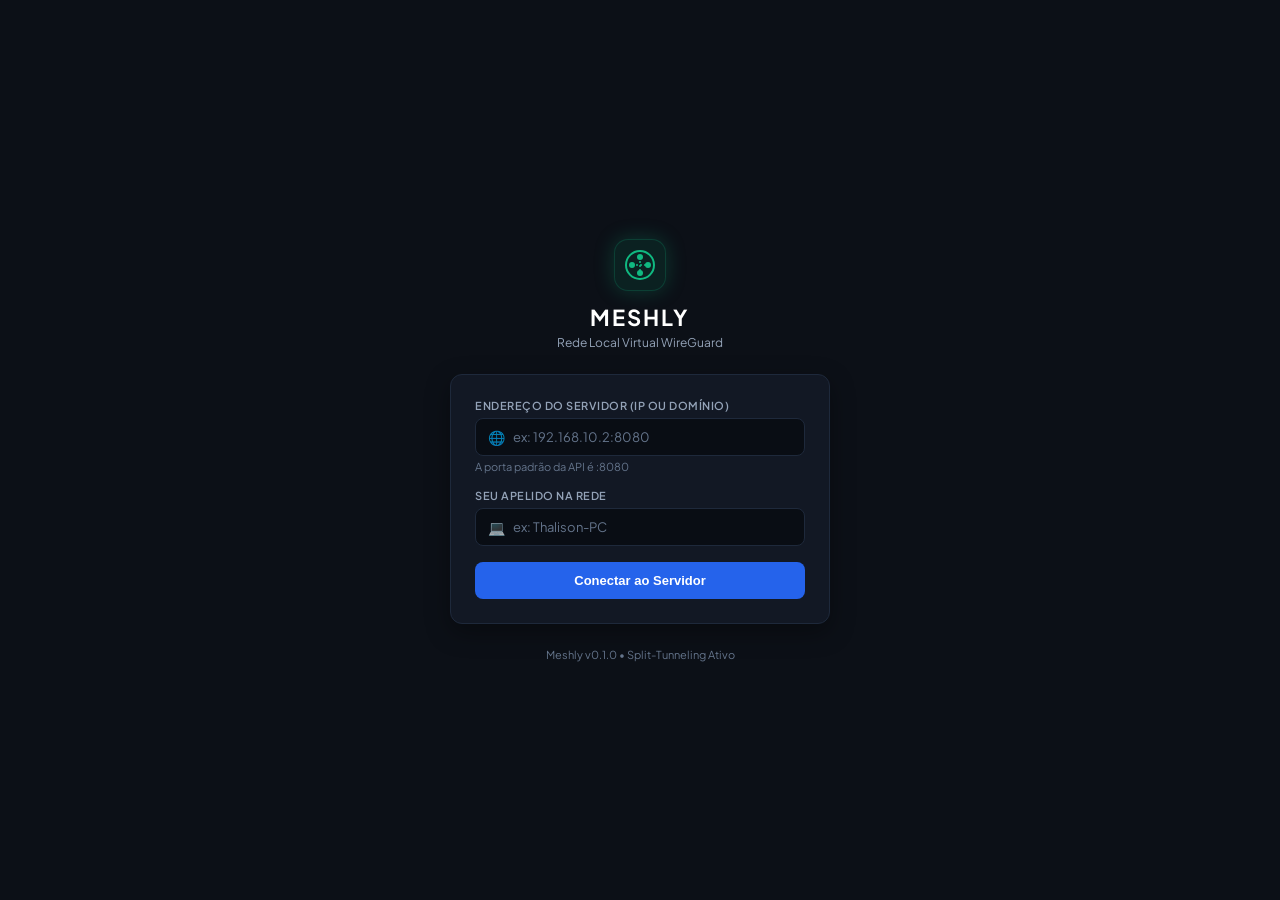
==== client/frontend/src/index.html @ 25020d7c "feat: adicionar painel web admin, controle de salas/peers e ping silencioso no client" ====
<!DOCTYPE html>
<html lang="pt-BR">
<head>
  <meta charset="UTF-8">
  <meta name="viewport" content="width=device-width, initial-scale=1.0">
  <title>Meshly</title>
  <link rel="stylesheet" href="main.css">
  <link rel="preconnect" href="https://fonts.googleapis.com">
  <link rel="preconnect" href="https://fonts.gstatic.com" crossorigin>
  <link href="https://fonts.googleapis.com/css2?family=JetBrains+Mono:wght@400;500;600&family=Plus+Jakarta+Sans:wght@400;500;600;700&display=swap" rel="stylesheet">
</head>
<body>
  <div id="app" class="app-container">

    <!-- ==============================================
         TELA 1: CONEXÃO COM O SERVIDOR (ENDPOINT)
         ============================================== -->
    <div id="screen-connect" class="screen active">
      <div class="connect-header">
        <div class="brand-logo">
          <svg width="32" height="32" viewBox="0 0 32 32" fill="none">
            <circle cx="16" cy="16" r="14" stroke="#10b981" stroke-width="2"/>
            <circle cx="8" cy="16" r="3" fill="#10b981"/>
            <circle cx="24" cy="16" r="3" fill="#10b981"/>
            <circle cx="16" cy="8" r="3" fill="#10b981"/>
            <circle cx="16" cy="24" r="3" fill="#10b981"/>
            <line x1="8" y1="16" x2="24" y2="16" stroke="#10b981" stroke-width="1.5" stroke-dasharray="2 2"/>
            <line x1="16" y1="8" x2="16" y2="24" stroke="#10b981" stroke-width="1.5" stroke-dasharray="2 2"/>
          </svg>
        </div>
        <h1 class="brand-title">MESHLY</h1>
        <p class="brand-subtitle">Rede Local Virtual WireGuard</p>
      </div>

      <div class="card connect-card">
        <div class="form-group">
          <label for="server-endpoint">Endereço do Servidor (IP ou Domínio)</label>
          <div class="input-wrapper">
            <span class="input-icon">🌐</span>
            <input type="text" id="server-endpoint" placeholder="ex: 192.168.10.2:8080" autocomplete="off" spellcheck="false">
          </div>
          <span class="field-hint">A porta padrão da API é :8080</span>
        </div>

        <div class="form-group">
          <label for="client-nickname">Seu Apelido na Rede</label>
          <div class="input-wrapper">
            <span class="input-icon">💻</span>
            <input type="text" id="client-nickname" placeholder="ex: Thalison-PC" autocomplete="off" maxlength="24">
          </div>
        </div>

        <div id="connect-error" class="alert-box error hidden"></div>

        <button id="btn-connect" class="btn btn-primary">
          <span class="btn-text">Conectar ao Servidor</span>
          <span class="spinner hidden"></span>
        </button>
      </div>

      <div class="connect-footer">
        <span>Meshly v0.1.0 • Split-Tunneling Ativo</span>
      </div>
    </div>

    <!-- ==============================================
         TELA 2: PAINEL PRINCIPAL DE REDES
         ============================================== -->
    <div id="screen-network" class="screen">
      <!-- Topbar com status do servidor -->
      <header class="network-topbar">
        <div class="server-badge">
          <span class="status-dot online"></span>
          <span id="topbar-endpoint" class="server-name">192.168.10.2</span>
        </div>
        <div class="topbar-actions">
          <span id="topbar-nickname" class="user-nickname">Thalison-PC</span>
          <button id="btn-disconnect-server" class="btn-icon" title="Trocar de Servidor">
            <svg width="14" height="14" viewBox="0 0 24 24" fill="none" stroke="currentColor" stroke-width="2"><path d="M9 21H5a2 2 0 0 1-2-2V5a2 2 0 0 1 2-2h4"></path><polyline points="16 17 21 12 16 7"></polyline><line x1="21" y1="12" x2="9" y2="12"></line></svg>
          </button>
        </div>
      </header>

      <!-- Power Card: Liga/Desliga e IP Virtual -->
      <section class="power-card">
        <div class="power-left">
          <button id="btn-power-toggle" class="power-btn active" title="Ligar/Desligar VPN">
            <svg width="22" height="22" viewBox="0 0 24 24" fill="none" stroke="currentColor" stroke-width="2.5">
              <path d="M18.36 6.64a9 9 0 1 1-12.73 0"></path>
              <line x1="12" y1="2" x2="12" y2="12"></line>
            </svg>
          </button>
          <div class="power-info">
            <span class="power-label" id="power-status-text">Túnel Ativo</span>
            <div class="ip-container">
              <span id="my-virtual-ip" class="mono-ip">---.---.---.---</span>
              <button id="btn-copy-my-ip" class="btn-copy" title="Copiar IPv4">
                <svg width="12" height="12" viewBox="0 0 24 24" fill="none" stroke="currentColor" stroke-width="2"><rect x="9" y="9" width="13" height="13" rx="2" ry="2"></rect><path d="M5 15H4a2 2 0 0 1-2-2V4a2 2 0 0 1 2-2h9a2 2 0 0 1 2 2v1"></path></svg>
                <span class="copy-text">Copiar</span>
              </button>
            </div>
          </div>
        </div>
      </section>

      <!-- Abas de Gerenciamento de Rede -->
      <div class="network-actions-bar">
        <button id="tab-join" class="tab-btn active">Entrar em Rede</button>
        <button id="tab-create" class="tab-btn">Criar Nova Rede</button>
      </div>

      <!-- Formulário: Entrar em Rede -->
      <div id="form-join-network" class="network-form-panel">
        <div class="form-row">
          <input type="text" id="join-room-name" placeholder="Nome da Rede" autocomplete="off">
          <input type="password" id="join-room-pass" placeholder="Senha da Rede">
          <button id="btn-join-submit" class="btn btn-sm btn-primary">Entrar</button>
        </div>
        <div id="join-error" class="alert-box error hidden"></div>
      </div>

      <!-- Formulário: Criar Nova Rede -->
      <div id="form-create-network" class="network-form-panel hidden">
        <div class="form-row">
          <input type="text" id="create-room-name" placeholder="Nome da Nova Rede" autocomplete="off">
          <input type="password" id="create-room-pass" placeholder="Definir Senha">
          <button id="btn-create-submit" class="btn btn-sm btn-success">Criar</button>
        </div>
        <div id="create-error" class="alert-box error hidden"></div>
      </div>

      <!-- Área da Sala Ativa / Lista de Amigos -->
      <main class="network-tree-container">
        <!-- Quando conectado a uma rede -->
        <div id="active-room-view" class="room-view hidden">
          <div class="room-header">
            <div class="room-title-group">
              <span class="room-caret">▼</span>
              <span id="active-room-name" class="room-name">MinhaRede</span>
              <span id="active-room-subnet" class="room-subnet">26.0.1.0/24</span>
            </div>
            <button id="btn-leave-room" class="btn-text-danger" title="Sair desta Rede">Sair</button>
          </div>

          <!-- Lista de Peers -->
          <div id="peers-list" class="peers-list">
            <!-- Peers injetados via JS -->
          </div>
        </div>

        <!-- Estado Vazio (Sem rede conectada) -->
        <div id="empty-network-view" class="empty-view">
          <div class="empty-icon">🎮</div>
          <h3>Nenhuma Rede Conectada</h3>
          <p>Entre em uma rede existente com seus amigos ou crie uma nova rede acima para começar a jogar em LAN.</p>
        </div>
      </main>

      <!-- Rodapé com estatísticas -->
      <footer class="network-footer">
        <span id="footer-status">WireGuard Conectado</span>
        <span class="footer-dot">•</span>
        <span id="footer-peer-count">0 membros</span>
        <span class="footer-dot">•</span>
        <span class="footer-latency" id="footer-latency">-- ms</span>
      </footer>
    </div>

  </div>

  <script src="main.js"></script>
</body>
</html>
---- client/frontend/src/main.css ----
/* ==========================================================================
   MESHLY - MODERN DESKTOP THEME (DARK / SLATE / EMERALD)
   ========================================================================== */

:root {
  --bg-main: #0c1017;
  --bg-card: #121824;
  --bg-card-hover: #161e2e;
  --bg-input: #090d14;
  --border-color: #1e293b;
  --border-focus: #3b82f6;

  --text-main: #f1f5f9;
  --text-muted: #94a3b8;
  --text-dim: #64748b;

  --emerald: #10b981;
  --emerald-glow: rgba(16, 185, 129, 0.25);
  --blue: #3b82f6;
  --red: #ef4444;
  --red-bg: rgba(239, 68, 68, 0.12);

  --font-sans: 'Plus Jakarta Sans', -apple-system, BlinkMacSystemFont, 'Segoe UI', Roboto, sans-serif;
  --font-mono: 'JetBrains Mono', Consolas, monospace;
}

* {
  box-sizing: border-box;
  margin: 0;
  padding: 0;
  user-select: none;
}

body {
  font-family: var(--font-sans);
  background-color: var(--bg-main);
  color: var(--text-main);
  height: 100vh;
  overflow: hidden;
  -webkit-font-smoothing: antialiased;
}

.app-container {
  height: 100vh;
  display: flex;
  flex-direction: column;
}

/* ==========================================================================
   SCREENS
   ========================================================================== */
.screen {
  display: none;
  height: 100%;
  flex-direction: column;
}

.screen.active {
  display: flex;
}

/* ==========================================================================
   TELA 1: CONEXÃO COM O SERVIDOR
   ========================================================================== */
#screen-connect {
  padding: 32px 24px;
  justify-content: center;
  align-items: center;
}

.connect-header {
  text-align: center;
  margin-bottom: 24px;
}

.brand-logo {
  display: inline-flex;
  align-items: center;
  justify-content: center;
  width: 52px;
  height: 52px;
  background: rgba(16, 185, 129, 0.1);
  border: 1px solid rgba(16, 185, 129, 0.2);
  border-radius: 14px;
  margin-bottom: 12px;
  box-shadow: 0 0 20px var(--emerald-glow);
}

.brand-title {
  font-size: 22px;
  font-weight: 700;
  letter-spacing: 2px;
  color: #fff;
}

.brand-subtitle {
  font-size: 12px;
  color: var(--text-muted);
  margin-top: 4px;
}

.connect-card {
  width: 100%;
  max-width: 380px;
  background: var(--bg-card);
  border: 1px solid var(--border-color);
  border-radius: 12px;
  padding: 24px;
  box-shadow: 0 8px 24px rgba(0, 0, 0, 0.35);
}

.form-group {
  margin-bottom: 16px;
}

.form-group label {
  display: block;
  font-size: 11px;
  font-weight: 600;
  text-transform: uppercase;
  letter-spacing: 0.5px;
  color: var(--text-muted);
  margin-bottom: 6px;
}

.input-wrapper {
  display: flex;
  align-items: center;
  background: var(--bg-input);
  border: 1px solid var(--border-color);
  border-radius: 8px;
  padding: 0 12px;
  transition: border-color 0.15s ease, box-shadow 0.15s ease;
}

.input-wrapper:focus-within {
  border-color: var(--border-focus);
  box-shadow: 0 0 0 2px rgba(59, 130, 246, 0.2);
}

.input-icon {
  font-size: 14px;
  margin-right: 8px;
  opacity: 0.7;
}

.input-wrapper input {
  flex: 1;
  background: transparent;
  border: none;
  outline: none;
  color: var(--text-main);
  font-size: 13px;
  font-family: inherit;
  padding: 10px 0;
}

.input-wrapper input::placeholder {
  color: var(--text-dim);
}

.field-hint {
  display: block;
  font-size: 11px;
  color: var(--text-dim);
  margin-top: 4px;
}

.connect-footer {
  margin-top: 24px;
  font-size: 11px;
  color: var(--text-dim);
}

/* ==========================================================================
   BUTTONS
   ========================================================================== */
.btn {
  display: inline-flex;
  align-items: center;
  justify-content: center;
  width: 100%;
  padding: 11px 16px;
  border-radius: 8px;
  font-size: 13px;
  font-weight: 600;
  cursor: pointer;
  border: none;
  transition: all 0.15s ease;
}

.btn-primary {
  background: #2563eb;
  color: #fff;
}

.btn-primary:hover {
  background: #1d4ed8;
  box-shadow: 0 0 14px rgba(37, 99, 235, 0.4);
}

.btn-success {
  background: var(--emerald);
  color: #064e3b;
}

.btn-success:hover {
  background: #059669;
  color: #fff;
  box-shadow: 0 0 14px var(--emerald-glow);
}

.btn-sm {
  width: auto;
  padding: 7px 14px;
  font-size: 12px;
}

.btn-copy {
  display: inline-flex;
  align-items: center;
  gap: 4px;
  background: rgba(255, 255, 255, 0.05);
  border: 1px solid var(--border-color);
  color: var(--text-muted);
  border-radius: 4px;
  padding: 2px 7px;
  font-size: 11px;
  cursor: pointer;
  transition: all 0.15s ease;
}

.btn-copy:hover {
  background: rgba(255, 255, 255, 0.1);
  color: #fff;
}

.btn-copy.copied {
  background: rgba(16, 185, 129, 0.15);
  border-color: var(--emerald);
  color: var(--emerald);
}

.btn-icon {
  background: transparent;
  border: none;
  color: var(--text-muted);
  cursor: pointer;
  display: flex;
  align-items: center;
  padding: 4px;
  border-radius: 4px;
  transition: color 0.15s ease;
}

.btn-icon:hover {
  color: var(--text-main);
  background: rgba(255, 255, 255, 0.06);
}

.btn-text-danger {
  background: transparent;
  border: none;
  color: var(--red);
  font-size: 11px;
  font-weight: 600;
  cursor: pointer;
  padding: 3px 8px;
  border-radius: 4px;
}

.btn-text-danger:hover {
  background: var(--red-bg);
}

/* ==========================================================================
   ALERTS
   ========================================================================== */
.alert-box {
  padding: 8px 12px;
  border-radius: 6px;
  font-size: 12px;
  margin-bottom: 12px;
}

.alert-box.error {
  background: var(--red-bg);
  border: 1px solid rgba(239, 68, 68, 0.3);
  color: #fca5a5;
}

.hidden {
  display: none !important;
}

/* ==========================================================================
   TELA 2: PAINEL PRINCIPAL DE REDES
   ========================================================================== */
.network-topbar {
  display: flex;
  align-items: center;
  justify-content: space-between;
  padding: 10px 14px;
  background: #090d14;
  border-bottom: 1px solid var(--border-color);
}

.server-badge {
  display: flex;
  align-items: center;
  gap: 8px;
  font-size: 12px;
  font-family: var(--font-mono);
  color: var(--text-muted);
}

.status-dot {
  width: 7px;
  height: 7px;
  border-radius: 50%;
  background: #64748b;
}

.status-dot.online {
  background: var(--emerald);
  box-shadow: 0 0 8px var(--emerald);
}

.topbar-actions {
  display: flex;
  align-items: center;
  gap: 10px;
}

.user-nickname {
  font-size: 12px;
  font-weight: 600;
  color: var(--text-main);
}

/* Power Card */
.power-card {
  padding: 14px;
  background: var(--bg-card);
  border-bottom: 1px solid var(--border-color);
}

.power-left {
  display: flex;
  align-items: center;
  gap: 14px;
}

.power-btn {
  width: 48px;
  height: 48px;
  border-radius: 50%;
  background: #1e293b;
  border: 2px solid #334155;
  color: #64748b;
  cursor: pointer;
  display: flex;
  align-items: center;
  justify-content: center;
  transition: all 0.2s cubic-bezier(0.4, 0, 0.2, 1);
  box-shadow: 0 4px 12px rgba(0, 0, 0, 0.3);
}

.power-btn:hover {
  border-color: #475569;
  color: #94a3b8;
}

.power-btn.active {
  background: rgba(16, 185, 129, 0.15);
  border-color: var(--emerald);
  color: var(--emerald);
  box-shadow: 0 0 20px var(--emerald-glow);
}

.power-info {
  display: flex;
  flex-direction: column;
  gap: 3px;
}

.power-label {
  font-size: 11px;
  font-weight: 600;
  text-transform: uppercase;
  letter-spacing: 0.5px;
  color: var(--text-muted);
}

.ip-container {
  display: flex;
  align-items: center;
  gap: 8px;
}

.mono-ip {
  font-family: var(--font-mono);
  font-size: 15px;
  font-weight: 600;
  color: #fff;
  letter-spacing: 0.5px;
}

/* Tabs */
.network-actions-bar {
  display: flex;
  background: #090d14;
  border-bottom: 1px solid var(--border-color);
  padding: 4px 8px;
  gap: 4px;
}

.tab-btn {
  flex: 1;
  background: transparent;
  border: none;
  color: var(--text-muted);
  font-size: 12px;
  font-weight: 600;
  padding: 8px 10px;
  border-radius: 6px;
  cursor: pointer;
  transition: all 0.15s ease;
}

.tab-btn:hover {
  color: var(--text-main);
  background: rgba(255, 255, 255, 0.04);
}

.tab-btn.active {
  background: #1e293b;
  color: #fff;
}

/* Form panels */
.network-form-panel {
  padding: 12px 14px;
  background: #0d131f;
  border-bottom: 1px solid var(--border-color);
}

.form-row {
  display: flex;
  gap: 6px;
}

.form-row input {
  flex: 1;
  background: var(--bg-input);
  border: 1px solid var(--border-color);
  border-radius: 6px;
  padding: 7px 10px;
  font-size: 12px;
  color: var(--text-main);
  outline: none;
}

.form-row input:focus {
  border-color: var(--border-focus);
}

/* Main Tree Container */
.network-tree-container {
  flex: 1;
  overflow-y: auto;
  padding: 12px;
  background: var(--bg-main);
}

.network-tree-container::-webkit-scrollbar {
  width: 5px;
}
.network-tree-container::-webkit-scrollbar-track {
  background: transparent;
}
.network-tree-container::-webkit-scrollbar-thumb {
  background: #1e293b;
  border-radius: 3px;
}

/* Room View */
.room-view {
  background: var(--bg-card);
  border: 1px solid var(--border-color);
  border-radius: 8px;
  overflow: hidden;
}

.room-header {
  display: flex;
  align-items: center;
  justify-content: space-between;
  padding: 10px 14px;
  background: #161e2e;
  border-bottom: 1px solid var(--border-color);
}

.room-title-group {
  display: flex;
  align-items: center;
  gap: 8px;
}

.room-caret {
  font-size: 10px;
  color: var(--text-dim);
}

.room-name {
  font-size: 13px;
  font-weight: 600;
  color: #fff;
}

.room-subnet {
  font-size: 10px;
  font-family: var(--font-mono);
  background: rgba(255, 255, 255, 0.06);
  padding: 2px 6px;
  border-radius: 4px;
  color: var(--text-muted);
}

/* Peers List */
.peers-list {
  display: flex;
  flex-direction: column;
}

.peer-item {
  display: flex;
  align-items: center;
  justify-content: space-between;
  padding: 9px 14px;
  border-bottom: 1px solid rgba(255, 255, 255, 0.03);
  transition: background 0.1s ease;
}

.peer-item:last-child {
  border-bottom: none;
}

.peer-item:hover {
  background: var(--bg-card-hover);
}

.peer-left {
  display: flex;
  align-items: center;
  gap: 10px;
}

.peer-info {
  display: flex;
  flex-direction: column;
}

.peer-nickname {
  font-size: 12px;
  font-weight: 600;
  color: var(--text-main);
  display: flex;
  align-items: center;
  gap: 6px;
}

.self-badge {
  font-size: 9px;
  background: rgba(59, 130, 246, 0.15);
  color: #60a5fa;
  padding: 1px 4px;
  border-radius: 3px;
  font-weight: normal;
}

.peer-ip {
  font-size: 11px;
  font-family: var(--font-mono);
  color: var(--text-muted);
}

.peer-right {
  display: flex;
  align-items: center;
  gap: 8px;
}

.peer-ping {
  font-size: 10px;
  font-family: var(--font-mono);
  color: var(--emerald);
  background: rgba(16, 185, 129, 0.1);
  padding: 2px 5px;
  border-radius: 4px;
}

/* Empty View */
.empty-view {
  height: 100%;
  display: flex;
  flex-direction: column;
  align-items: center;
  justify-content: center;
  text-align: center;
  padding: 30px;
  color: var(--text-dim);
}

.empty-icon {
  font-size: 36px;
  margin-bottom: 12px;
  opacity: 0.6;
}

.empty-view h3 {
  font-size: 14px;
  color: var(--text-muted);
  margin-bottom: 6px;
}

.empty-view p {
  font-size: 12px;
  line-height: 1.5;
  max-width: 280px;
}

/* Footer */
.network-footer {
  display: flex;
  align-items: center;
  justify-content: center;
  gap: 8px;
  padding: 8px 12px;
  background: #090d14;
  border-top: 1px solid var(--border-color);
  font-size: 11px;
  color: var(--text-dim);
}

.footer-latency {
  color: var(--emerald);
  font-family: var(--font-mono);
}
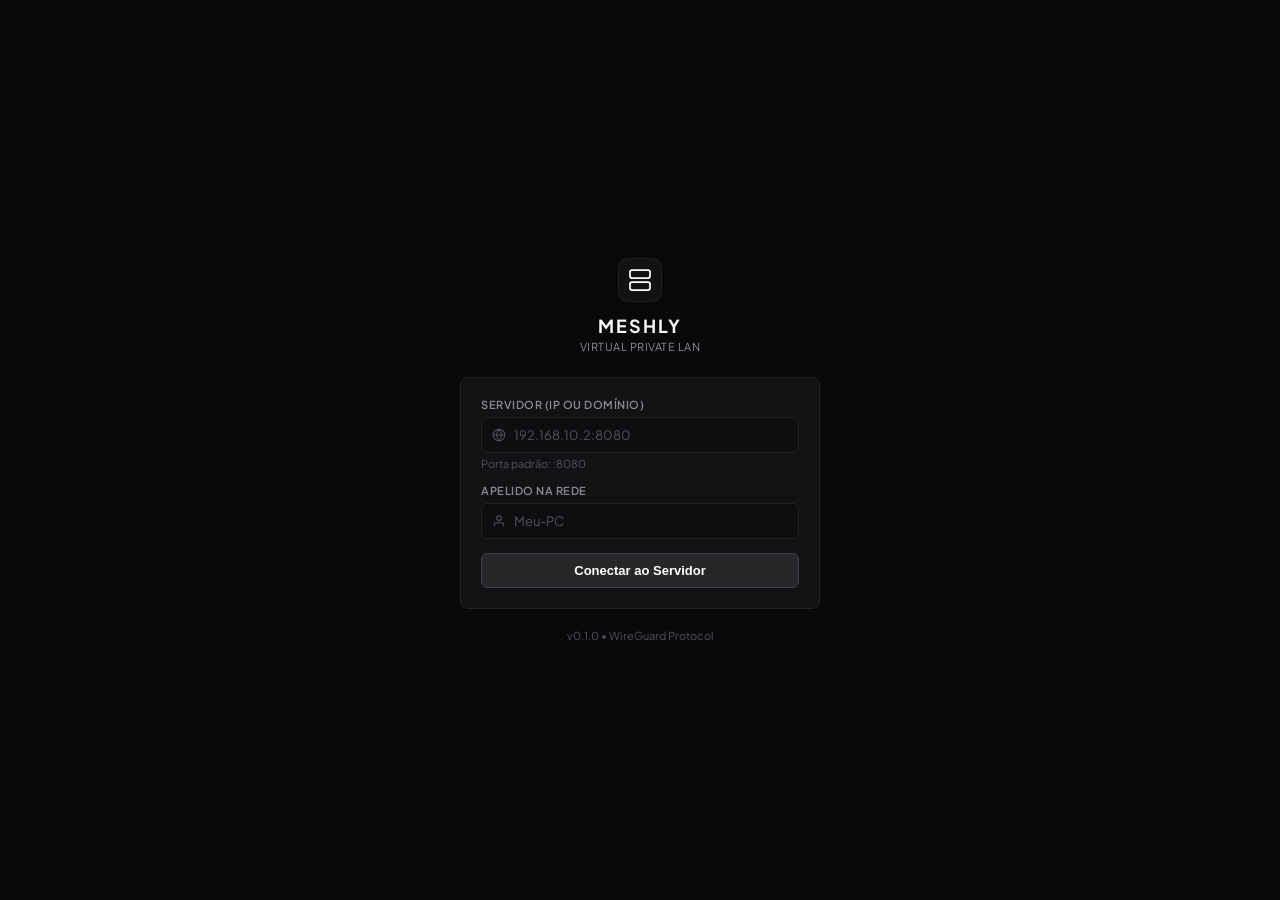
==== commit c71cd66a: "feat: persistencia de redes do usuario, interface minimalista sem emojis no client e web dashboard l" ====
--- a/client/frontend/src/index.html
+++ b/client/frontend/src/index.html
@@ -18,35 +18,32 @@
     <div id="screen-connect" class="screen active">
       <div class="connect-header">
         <div class="brand-logo">
-          <svg width="32" height="32" viewBox="0 0 32 32" fill="none">
-            <circle cx="16" cy="16" r="14" stroke="#10b981" stroke-width="2"/>
-            <circle cx="8" cy="16" r="3" fill="#10b981"/>
-            <circle cx="24" cy="16" r="3" fill="#10b981"/>
-            <circle cx="16" cy="8" r="3" fill="#10b981"/>
-            <circle cx="16" cy="24" r="3" fill="#10b981"/>
-            <line x1="8" y1="16" x2="24" y2="16" stroke="#10b981" stroke-width="1.5" stroke-dasharray="2 2"/>
-            <line x1="16" y1="8" x2="16" y2="24" stroke="#10b981" stroke-width="1.5" stroke-dasharray="2 2"/>
+          <svg width="24" height="24" viewBox="0 0 24 24" fill="none" stroke="currentColor" stroke-width="1.75">
+            <rect x="2" y="2" width="20" height="8" rx="2" ry="2"></rect>
+            <rect x="2" y="14" width="20" height="8" rx="2" ry="2"></rect>
+            <line x1="6" y1="6" x2="6.01" y2="6"></line>
+            <line x1="6" y1="18" x2="6.01" y2="18"></line>
           </svg>
         </div>
         <h1 class="brand-title">MESHLY</h1>
-        <p class="brand-subtitle">Rede Local Virtual WireGuard</p>
+        <p class="brand-subtitle">Virtual Private LAN</p>
       </div>
 
       <div class="card connect-card">
         <div class="form-group">
-          <label for="server-endpoint">Endereço do Servidor (IP ou Domínio)</label>
+          <label for="server-endpoint">Servidor (IP ou Domínio)</label>
           <div class="input-wrapper">
-            <span class="input-icon">🌐</span>
-            <input type="text" id="server-endpoint" placeholder="ex: 192.168.10.2:8080" autocomplete="off" spellcheck="false">
+            <svg class="field-icon" width="14" height="14" viewBox="0 0 24 24" fill="none" stroke="currentColor" stroke-width="1.75"><circle cx="12" cy="12" r="10"></circle><line x1="2" y1="12" x2="22" y2="12"></line><path d="M12 2a15.3 15.3 0 0 1 4 10 15.3 15.3 0 0 1-4 10 15.3 15.3 0 0 1-4-10 15.3 15.3 0 0 1 4-10z"></path></svg>
+            <input type="text" id="server-endpoint" placeholder="192.168.10.2:8080" autocomplete="off" spellcheck="false">
           </div>
-          <span class="field-hint">A porta padrão da API é :8080</span>
+          <span class="field-hint">Porta padrão: :8080</span>
         </div>
 
         <div class="form-group">
-          <label for="client-nickname">Seu Apelido na Rede</label>
+          <label for="client-nickname">Apelido na Rede</label>
           <div class="input-wrapper">
-            <span class="input-icon">💻</span>
-            <input type="text" id="client-nickname" placeholder="ex: Thalison-PC" autocomplete="off" maxlength="24">
+            <svg class="field-icon" width="14" height="14" viewBox="0 0 24 24" fill="none" stroke="currentColor" stroke-width="1.75"><path d="M20 21v-2a4 4 0 0 0-4-4H8a4 4 0 0 0-4 4v2"></path><circle cx="12" cy="7" r="4"></circle></svg>
+            <input type="text" id="client-nickname" placeholder="Meu-PC" autocomplete="off" maxlength="24">
           </div>
         </div>
 
@@ -54,12 +51,11 @@
 
         <button id="btn-connect" class="btn btn-primary">
           <span class="btn-text">Conectar ao Servidor</span>
-          <span class="spinner hidden"></span>
         </button>
       </div>
 
       <div class="connect-footer">
-        <span>Meshly v0.1.0 • Split-Tunneling Ativo</span>
+        <span>v0.1.0 • WireGuard Protocol</span>
       </div>
     </div>
 
@@ -67,102 +63,102 @@
          TELA 2: PAINEL PRINCIPAL DE REDES
          ============================================== -->
     <div id="screen-network" class="screen">
-      <!-- Topbar com status do servidor -->
+      <!-- Topbar Minimalista -->
       <header class="network-topbar">
         <div class="server-badge">
           <span class="status-dot online"></span>
           <span id="topbar-endpoint" class="server-name">192.168.10.2</span>
         </div>
         <div class="topbar-actions">
-          <span id="topbar-nickname" class="user-nickname">Thalison-PC</span>
-          <button id="btn-disconnect-server" class="btn-icon" title="Trocar de Servidor">
-            <svg width="14" height="14" viewBox="0 0 24 24" fill="none" stroke="currentColor" stroke-width="2"><path d="M9 21H5a2 2 0 0 1-2-2V5a2 2 0 0 1 2-2h4"></path><polyline points="16 17 21 12 16 7"></polyline><line x1="21" y1="12" x2="9" y2="12"></line></svg>
+          <span id="topbar-nickname" class="user-nickname">Meu-PC</span>
+          <button id="btn-disconnect-server" class="btn-icon" title="Trocar Servidor">
+            <svg width="14" height="14" viewBox="0 0 24 24" fill="none" stroke="currentColor" stroke-width="1.75"><path d="M9 21H5a2 2 0 0 1-2-2V5a2 2 0 0 1 2-2h4"></path><polyline points="16 17 21 12 16 7"></polyline><line x1="21" y1="12" x2="9" y2="12"></line></svg>
           </button>
         </div>
       </header>
 
-      <!-- Power Card: Liga/Desliga e IP Virtual -->
-      <section class="power-card">
-        <div class="power-left">
-          <button id="btn-power-toggle" class="power-btn active" title="Ligar/Desligar VPN">
-            <svg width="22" height="22" viewBox="0 0 24 24" fill="none" stroke="currentColor" stroke-width="2.5">
-              <path d="M18.36 6.64a9 9 0 1 1-12.73 0"></path>
-              <line x1="12" y1="2" x2="12" y2="12"></line>
-            </svg>
-          </button>
-          <div class="power-info">
-            <span class="power-label" id="power-status-text">Túnel Ativo</span>
-            <div class="ip-container">
-              <span id="my-virtual-ip" class="mono-ip">---.---.---.---</span>
-              <button id="btn-copy-my-ip" class="btn-copy" title="Copiar IPv4">
-                <svg width="12" height="12" viewBox="0 0 24 24" fill="none" stroke="currentColor" stroke-width="2"><rect x="9" y="9" width="13" height="13" rx="2" ry="2"></rect><path d="M5 15H4a2 2 0 0 1-2-2V4a2 2 0 0 1 2-2h9a2 2 0 0 1 2 2v1"></path></svg>
-                <span class="copy-text">Copiar</span>
-              </button>
-            </div>
+      <!-- Power Bar Minimalista -->
+      <section class="power-bar">
+        <button id="btn-power-toggle" class="power-btn active" title="Ligar/Desligar VPN">
+          <svg width="18" height="18" viewBox="0 0 24 24" fill="none" stroke="currentColor" stroke-width="2.25">
+            <path d="M18.36 6.64a9 9 0 1 1-12.73 0"></path>
+            <line x1="12" y1="2" x2="12" y2="12"></line>
+          </svg>
+        </button>
+        <div class="power-details">
+          <span class="power-status" id="power-status-text">Conectado</span>
+          <div class="ip-row">
+            <span id="my-virtual-ip" class="mono-ip">---.---.---.---</span>
+            <button id="btn-copy-my-ip" class="btn-copy" title="Copiar IPv4">
+              <svg width="12" height="12" viewBox="0 0 24 24" fill="none" stroke="currentColor" stroke-width="1.75"><rect x="9" y="9" width="13" height="13" rx="2" ry="2"></rect><path d="M5 15H4a2 2 0 0 1-2-2V4a2 2 0 0 1 2-2h9a2 2 0 0 1 2 2v1"></path></svg>
+              <span class="copy-text">Copiar</span>
+            </button>
           </div>
         </div>
       </section>
 
-      <!-- Abas de Gerenciamento de Rede -->
-      <div class="network-actions-bar">
-        <button id="tab-join" class="tab-btn active">Entrar em Rede</button>
-        <button id="tab-create" class="tab-btn">Criar Nova Rede</button>
+      <!-- Abas de Ação de Rede -->
+      <div class="action-nav">
+        <button id="tab-join" class="tab-item active">Entrar em Rede</button>
+        <button id="tab-create" class="tab-item">Criar Rede</button>
       </div>
 
       <!-- Formulário: Entrar em Rede -->
-      <div id="form-join-network" class="network-form-panel">
-        <div class="form-row">
+      <div id="form-join-network" class="network-form">
+        <div class="form-inputs">
           <input type="text" id="join-room-name" placeholder="Nome da Rede" autocomplete="off">
-          <input type="password" id="join-room-pass" placeholder="Senha da Rede">
+          <input type="password" id="join-room-pass" placeholder="Senha">
           <button id="btn-join-submit" class="btn btn-sm btn-primary">Entrar</button>
         </div>
         <div id="join-error" class="alert-box error hidden"></div>
       </div>
 
       <!-- Formulário: Criar Nova Rede -->
-      <div id="form-create-network" class="network-form-panel hidden">
-        <div class="form-row">
+      <div id="form-create-network" class="network-form hidden">
+        <div class="form-inputs">
           <input type="text" id="create-room-name" placeholder="Nome da Nova Rede" autocomplete="off">
-          <input type="password" id="create-room-pass" placeholder="Definir Senha">
-          <button id="btn-create-submit" class="btn btn-sm btn-success">Criar</button>
+          <input type="password" id="create-room-pass" placeholder="Senha">
+          <button id="btn-create-submit" class="btn btn-sm btn-primary">Criar</button>
         </div>
         <div id="create-error" class="alert-box error hidden"></div>
       </div>
 
-      <!-- Área da Sala Ativa / Lista de Amigos -->
-      <main class="network-tree-container">
-        <!-- Quando conectado a uma rede -->
-        <div id="active-room-view" class="room-view hidden">
+      <!-- Área Principal: Sala Ativa ou Lista Salva -->
+      <main class="network-body">
+        <!-- Sala Ativa -->
+        <div id="active-room-view" class="room-container hidden">
           <div class="room-header">
-            <div class="room-title-group">
-              <span class="room-caret">▼</span>
-              <span id="active-room-name" class="room-name">MinhaRede</span>
-              <span id="active-room-subnet" class="room-subnet">26.0.1.0/24</span>
+            <div class="room-meta">
+              <span class="room-indicator"></span>
+              <span id="active-room-name" class="room-title">NomeDaRede</span>
+              <span id="active-room-subnet" class="room-cidr">26.0.1.0/24</span>
             </div>
-            <button id="btn-leave-room" class="btn-text-danger" title="Sair desta Rede">Sair</button>
+            <button id="btn-leave-room" class="btn-subtle-danger" title="Desconectar desta rede">Desconectar</button>
           </div>
 
           <!-- Lista de Peers -->
-          <div id="peers-list" class="peers-list">
-            <!-- Peers injetados via JS -->
-          </div>
+          <div id="peers-list" class="peers-list"></div>
         </div>
 
-        <!-- Estado Vazio (Sem rede conectada) -->
-        <div id="empty-network-view" class="empty-view">
-          <div class="empty-icon">🎮</div>
-          <h3>Nenhuma Rede Conectada</h3>
-          <p>Entre em uma rede existente com seus amigos ou crie uma nova rede acima para começar a jogar em LAN.</p>
+        <!-- Redes Salvas (Histórico do Usuário) -->
+        <div id="saved-rooms-section" class="saved-section hidden">
+          <div class="section-title">Redes Salvas</div>
+          <div id="saved-rooms-list" class="saved-list"></div>
+        </div>
+
+        <!-- Estado Vazio -->
+        <div id="empty-network-view" class="empty-state">
+          <svg width="28" height="28" viewBox="0 0 24 24" fill="none" stroke="currentColor" stroke-width="1.5" class="empty-icon"><circle cx="12" cy="12" r="10"></circle><line x1="8" y1="12" x2="16" y2="12"></line></svg>
+          <h3>Nenhuma Rede Ativa</h3>
+          <p>Crie ou entre em uma rede acima para iniciar a conexão com seus amigos.</p>
         </div>
       </main>
 
-      <!-- Rodapé com estatísticas -->
+      <!-- Rodapé Minimalista -->
       <footer class="network-footer">
-        <span id="footer-status">WireGuard Conectado</span>
-        <span class="footer-dot">•</span>
         <span id="footer-peer-count">0 membros</span>
-        <span class="footer-dot">•</span>
-        <span class="footer-latency" id="footer-latency">-- ms</span>
+        <span class="footer-separator">•</span>
+        <span id="footer-latency" class="footer-ping">-- ms</span>
       </footer>
     </div>
 
--- a/client/frontend/src/main.css
+++ b/client/frontend/src/main.css
@@ -1,24 +1,25 @@
 /* ==========================================================================
-   MESHLY - MODERN DESKTOP THEME (DARK / SLATE / EMERALD)
+   MESHLY - MINIMALIST MODERN DESKTOP THEME
+   Zero Emojis • Sharp Borders • Dark Monochrome & Subtle Emerald
    ========================================================================== */
 
 :root {
-  --bg-main: #0c1017;
-  --bg-card: #121824;
-  --bg-card-hover: #161e2e;
-  --bg-input: #090d14;
-  --border-color: #1e293b;
+  --bg-app: #09090b;
+  --bg-surface: #121215;
+  --bg-surface-hover: #18181b;
+  --bg-input: #0e0e11;
+
+  --border: #222226;
   --border-focus: #3b82f6;
 
-  --text-main: #f1f5f9;
-  --text-muted: #94a3b8;
-  --text-dim: #64748b;
+  --text: #fafafa;
+  --text-muted: #8b8b93;
+  --text-dim: #52525b;
 
   --emerald: #10b981;
-  --emerald-glow: rgba(16, 185, 129, 0.25);
-  --blue: #3b82f6;
-  --red: #ef4444;
-  --red-bg: rgba(239, 68, 68, 0.12);
+  --emerald-subtle: rgba(16, 185, 129, 0.12);
+  --red: #f43f5e;
+  --red-subtle: rgba(244, 63, 94, 0.1);
 
   --font-sans: 'Plus Jakarta Sans', -apple-system, BlinkMacSystemFont, 'Segoe UI', Roboto, sans-serif;
   --font-mono: 'JetBrains Mono', Consolas, monospace;
@@ -33,8 +34,8 @@
 
 body {
   font-family: var(--font-sans);
-  background-color: var(--bg-main);
-  color: var(--text-main);
+  background-color: var(--bg-app);
+  color: var(--text);
   height: 100vh;
   overflow: hidden;
   -webkit-font-smoothing: antialiased;
@@ -46,9 +47,7 @@
   flex-direction: column;
 }
 
-/* ==========================================================================
-   SCREENS
-   ========================================================================== */
+/* Screens */
 .screen {
   display: none;
   height: 100%;
@@ -60,7 +59,7 @@
 }
 
 /* ==========================================================================
-   TELA 1: CONEXÃO COM O SERVIDOR
+   TELA 1: CONEXÃO
    ========================================================================== */
 #screen-connect {
   padding: 32px 24px;
@@ -77,40 +76,41 @@
   display: inline-flex;
   align-items: center;
   justify-content: center;
-  width: 52px;
-  height: 52px;
-  background: rgba(16, 185, 129, 0.1);
-  border: 1px solid rgba(16, 185, 129, 0.2);
-  border-radius: 14px;
+  width: 44px;
+  height: 44px;
+  background: var(--bg-surface);
+  border: 1px solid var(--border);
+  border-radius: 10px;
   margin-bottom: 12px;
-  box-shadow: 0 0 20px var(--emerald-glow);
+  color: var(--text);
 }
 
 .brand-title {
-  font-size: 22px;
+  font-size: 18px;
   font-weight: 700;
   letter-spacing: 2px;
-  color: #fff;
+  color: var(--text);
 }
 
 .brand-subtitle {
-  font-size: 12px;
-  color: var(--text-muted);
-  margin-top: 4px;
+  font-size: 11px;
+  color: var(--text-muted);
+  margin-top: 3px;
+  text-transform: uppercase;
+  letter-spacing: 0.5px;
 }
 
 .connect-card {
   width: 100%;
-  max-width: 380px;
-  background: var(--bg-card);
-  border: 1px solid var(--border-color);
-  border-radius: 12px;
-  padding: 24px;
-  box-shadow: 0 8px 24px rgba(0, 0, 0, 0.35);
+  max-width: 360px;
+  background: var(--bg-surface);
+  border: 1px solid var(--border);
+  border-radius: 8px;
+  padding: 20px;
 }
 
 .form-group {
-  margin-bottom: 16px;
+  margin-bottom: 14px;
 }
 
 .form-group label {
@@ -127,21 +127,19 @@
   display: flex;
   align-items: center;
   background: var(--bg-input);
-  border: 1px solid var(--border-color);
-  border-radius: 8px;
-  padding: 0 12px;
-  transition: border-color 0.15s ease, box-shadow 0.15s ease;
+  border: 1px solid var(--border);
+  border-radius: 6px;
+  padding: 0 10px;
+  transition: border-color 0.15s ease;
 }
 
 .input-wrapper:focus-within {
   border-color: var(--border-focus);
-  box-shadow: 0 0 0 2px rgba(59, 130, 246, 0.2);
-}
-
-.input-icon {
-  font-size: 14px;
+}
+
+.field-icon {
   margin-right: 8px;
-  opacity: 0.7;
+  color: var(--text-dim);
 }
 
 .input-wrapper input {
@@ -149,10 +147,10 @@
   background: transparent;
   border: none;
   outline: none;
-  color: var(--text-main);
+  color: var(--text);
   font-size: 13px;
   font-family: inherit;
-  padding: 10px 0;
+  padding: 9px 0;
 }
 
 .input-wrapper input::placeholder {
@@ -167,7 +165,7 @@
 }
 
 .connect-footer {
-  margin-top: 24px;
+  margin-top: 20px;
   font-size: 11px;
   color: var(--text-dim);
 }
@@ -180,39 +178,28 @@
   align-items: center;
   justify-content: center;
   width: 100%;
-  padding: 11px 16px;
-  border-radius: 8px;
+  padding: 9px 14px;
+  border-radius: 6px;
   font-size: 13px;
   font-weight: 600;
   cursor: pointer;
   border: none;
-  transition: all 0.15s ease;
+  transition: all 0.12s ease;
 }
 
 .btn-primary {
-  background: #2563eb;
+  background: #27272a;
   color: #fff;
+  border: 1px solid #3f3f46;
 }
 
 .btn-primary:hover {
-  background: #1d4ed8;
-  box-shadow: 0 0 14px rgba(37, 99, 235, 0.4);
-}
-
-.btn-success {
-  background: var(--emerald);
-  color: #064e3b;
-}
-
-.btn-success:hover {
-  background: #059669;
-  color: #fff;
-  box-shadow: 0 0 14px var(--emerald-glow);
+  background: #3f3f46;
 }
 
 .btn-sm {
   width: auto;
-  padding: 7px 14px;
+  padding: 6px 12px;
   font-size: 12px;
 }
 
@@ -220,73 +207,71 @@
   display: inline-flex;
   align-items: center;
   gap: 4px;
-  background: rgba(255, 255, 255, 0.05);
-  border: 1px solid var(--border-color);
+  background: transparent;
+  border: 1px solid var(--border);
   color: var(--text-muted);
   border-radius: 4px;
-  padding: 2px 7px;
+  padding: 2px 6px;
   font-size: 11px;
   cursor: pointer;
-  transition: all 0.15s ease;
 }
 
 .btn-copy:hover {
-  background: rgba(255, 255, 255, 0.1);
-  color: #fff;
+  color: var(--text);
+  background: rgba(255, 255, 255, 0.04);
 }
 
 .btn-copy.copied {
-  background: rgba(16, 185, 129, 0.15);
   border-color: var(--emerald);
   color: var(--emerald);
+  background: var(--emerald-subtle);
 }
 
 .btn-icon {
   background: transparent;
   border: none;
-  color: var(--text-muted);
+  color: var(--text-dim);
   cursor: pointer;
   display: flex;
   align-items: center;
   padding: 4px;
   border-radius: 4px;
-  transition: color 0.15s ease;
 }
 
 .btn-icon:hover {
-  color: var(--text-main);
+  color: var(--text);
   background: rgba(255, 255, 255, 0.06);
 }
 
-.btn-text-danger {
+.btn-subtle-danger {
   background: transparent;
   border: none;
   color: var(--red);
   font-size: 11px;
   font-weight: 600;
   cursor: pointer;
-  padding: 3px 8px;
+  padding: 2px 6px;
   border-radius: 4px;
 }
 
-.btn-text-danger:hover {
-  background: var(--red-bg);
+.btn-subtle-danger:hover {
+  background: var(--red-subtle);
 }
 
 /* ==========================================================================
    ALERTS
    ========================================================================== */
 .alert-box {
-  padding: 8px 12px;
-  border-radius: 6px;
+  padding: 7px 10px;
+  border-radius: 5px;
   font-size: 12px;
-  margin-bottom: 12px;
+  margin-bottom: 10px;
 }
 
 .alert-box.error {
-  background: var(--red-bg);
-  border: 1px solid rgba(239, 68, 68, 0.3);
-  color: #fca5a5;
+  background: var(--red-subtle);
+  border: 1px solid rgba(244, 63, 94, 0.25);
+  color: #fda4af;
 }
 
 .hidden {
@@ -294,36 +279,35 @@
 }
 
 /* ==========================================================================
-   TELA 2: PAINEL PRINCIPAL DE REDES
+   TELA 2: PAINEL PRINCIPAL
    ========================================================================== */
 .network-topbar {
   display: flex;
   align-items: center;
   justify-content: space-between;
-  padding: 10px 14px;
-  background: #090d14;
-  border-bottom: 1px solid var(--border-color);
+  padding: 9px 14px;
+  background: var(--bg-surface);
+  border-bottom: 1px solid var(--border);
 }
 
 .server-badge {
   display: flex;
   align-items: center;
-  gap: 8px;
-  font-size: 12px;
+  gap: 7px;
+  font-size: 11px;
   font-family: var(--font-mono);
   color: var(--text-muted);
 }
 
 .status-dot {
-  width: 7px;
-  height: 7px;
+  width: 6px;
+  height: 6px;
   border-radius: 50%;
-  background: #64748b;
+  background: var(--text-dim);
 }
 
 .status-dot.online {
   background: var(--emerald);
-  box-shadow: 0 0 8px var(--emerald);
 }
 
 .topbar-actions {
@@ -335,64 +319,59 @@
 .user-nickname {
   font-size: 12px;
   font-weight: 600;
-  color: var(--text-main);
-}
-
-/* Power Card */
-.power-card {
-  padding: 14px;
-  background: var(--bg-card);
-  border-bottom: 1px solid var(--border-color);
-}
-
-.power-left {
-  display: flex;
-  align-items: center;
-  gap: 14px;
+  color: var(--text);
+}
+
+/* Power Bar */
+.power-bar {
+  display: flex;
+  align-items: center;
+  gap: 12px;
+  padding: 12px 14px;
+  background: #0f0f13;
+  border-bottom: 1px solid var(--border);
 }
 
 .power-btn {
-  width: 48px;
-  height: 48px;
-  border-radius: 50%;
-  background: #1e293b;
-  border: 2px solid #334155;
-  color: #64748b;
+  width: 38px;
+  height: 38px;
+  border-radius: 8px;
+  background: #18181b;
+  border: 1px solid var(--border);
+  color: var(--text-dim);
   cursor: pointer;
   display: flex;
   align-items: center;
   justify-content: center;
-  transition: all 0.2s cubic-bezier(0.4, 0, 0.2, 1);
-  box-shadow: 0 4px 12px rgba(0, 0, 0, 0.3);
+  transition: all 0.15s ease;
 }
 
 .power-btn:hover {
-  border-color: #475569;
-  color: #94a3b8;
+  color: var(--text-muted);
+  border-color: #3f3f46;
 }
 
 .power-btn.active {
-  background: rgba(16, 185, 129, 0.15);
-  border-color: var(--emerald);
+  background: var(--emerald-subtle);
+  border-color: rgba(16, 185, 129, 0.4);
   color: var(--emerald);
-  box-shadow: 0 0 20px var(--emerald-glow);
-}
-
-.power-info {
+}
+
+.power-details {
   display: flex;
   flex-direction: column;
-  gap: 3px;
-}
-
-.power-label {
-  font-size: 11px;
-  font-weight: 600;
+  gap: 2px;
+}
+
+.power-status {
+  font-size: 10px;
   text-transform: uppercase;
   letter-spacing: 0.5px;
-  color: var(--text-muted);
-}
-
-.ip-container {
+  font-weight: 600;
+  color: var(--text-muted);
+}
+
+.ip-row {
   display: flex;
   align-items: center;
   gap: 8px;
@@ -400,130 +379,127 @@
 
 .mono-ip {
   font-family: var(--font-mono);
-  font-size: 15px;
-  font-weight: 600;
-  color: #fff;
-  letter-spacing: 0.5px;
-}
-
-/* Tabs */
-.network-actions-bar {
-  display: flex;
-  background: #090d14;
-  border-bottom: 1px solid var(--border-color);
-  padding: 4px 8px;
+  font-size: 14px;
+  font-weight: 600;
+  color: var(--text);
+}
+
+/* Action Nav Tabs */
+.action-nav {
+  display: flex;
+  background: var(--bg-surface);
+  border-bottom: 1px solid var(--border);
+  padding: 3px 6px;
   gap: 4px;
 }
 
-.tab-btn {
+.tab-item {
   flex: 1;
   background: transparent;
   border: none;
   color: var(--text-muted);
-  font-size: 12px;
-  font-weight: 600;
-  padding: 8px 10px;
-  border-radius: 6px;
+  font-size: 11px;
+  font-weight: 600;
+  padding: 6px 8px;
+  border-radius: 4px;
   cursor: pointer;
-  transition: all 0.15s ease;
-}
-
-.tab-btn:hover {
-  color: var(--text-main);
-  background: rgba(255, 255, 255, 0.04);
-}
-
-.tab-btn.active {
-  background: #1e293b;
-  color: #fff;
-}
-
-/* Form panels */
-.network-form-panel {
-  padding: 12px 14px;
-  background: #0d131f;
-  border-bottom: 1px solid var(--border-color);
-}
-
-.form-row {
+}
+
+.tab-item:hover {
+  color: var(--text);
+}
+
+.tab-item.active {
+  background: #27272a;
+  color: var(--text);
+}
+
+/* Network Forms */
+.network-form {
+  padding: 10px 14px;
+  background: #0d0d10;
+  border-bottom: 1px solid var(--border);
+}
+
+.form-inputs {
   display: flex;
   gap: 6px;
 }
 
-.form-row input {
+.form-inputs input {
   flex: 1;
   background: var(--bg-input);
-  border: 1px solid var(--border-color);
-  border-radius: 6px;
-  padding: 7px 10px;
+  border: 1px solid var(--border);
+  border-radius: 5px;
+  padding: 6px 8px;
   font-size: 12px;
-  color: var(--text-main);
+  color: var(--text);
   outline: none;
 }
 
-.form-row input:focus {
+.form-inputs input:focus {
   border-color: var(--border-focus);
 }
 
-/* Main Tree Container */
-.network-tree-container {
+/* Network Body */
+.network-body {
   flex: 1;
   overflow-y: auto;
   padding: 12px;
-  background: var(--bg-main);
-}
-
-.network-tree-container::-webkit-scrollbar {
-  width: 5px;
-}
-.network-tree-container::-webkit-scrollbar-track {
-  background: transparent;
-}
-.network-tree-container::-webkit-scrollbar-thumb {
-  background: #1e293b;
-  border-radius: 3px;
-}
-
-/* Room View */
-.room-view {
-  background: var(--bg-card);
-  border: 1px solid var(--border-color);
-  border-radius: 8px;
+  background: var(--bg-app);
+}
+
+.network-body::-webkit-scrollbar {
+  width: 4px;
+}
+.network-body::-webkit-scrollbar-thumb {
+  background: #27272a;
+  border-radius: 2px;
+}
+
+/* Room Container */
+.room-container {
+  background: var(--bg-surface);
+  border: 1px solid var(--border);
+  border-radius: 6px;
   overflow: hidden;
+  margin-bottom: 14px;
 }
 
 .room-header {
   display: flex;
   align-items: center;
   justify-content: space-between;
-  padding: 10px 14px;
-  background: #161e2e;
-  border-bottom: 1px solid var(--border-color);
-}
-
-.room-title-group {
+  padding: 9px 12px;
+  background: #16161a;
+  border-bottom: 1px solid var(--border);
+}
+
+.room-meta {
   display: flex;
   align-items: center;
   gap: 8px;
 }
 
-.room-caret {
-  font-size: 10px;
-  color: var(--text-dim);
-}
-
-.room-name {
+.room-indicator {
+  width: 6px;
+  height: 6px;
+  border-radius: 50%;
+  background: var(--emerald);
+}
+
+.room-title {
   font-size: 13px;
   font-weight: 600;
-  color: #fff;
-}
-
-.room-subnet {
+  color: var(--text);
+}
+
+.room-cidr {
   font-size: 10px;
   font-family: var(--font-mono);
-  background: rgba(255, 255, 255, 0.06);
-  padding: 2px 6px;
-  border-radius: 4px;
+  background: rgba(255, 255, 255, 0.05);
+  padding: 1px 5px;
+  border-radius: 3px;
   color: var(--text-muted);
 }
 
@@ -537,9 +513,8 @@
   display: flex;
   align-items: center;
   justify-content: space-between;
-  padding: 9px 14px;
+  padding: 8px 12px;
   border-bottom: 1px solid rgba(255, 255, 255, 0.03);
-  transition: background 0.1s ease;
 }
 
 .peer-item:last-child {
@@ -547,13 +522,13 @@
 }
 
 .peer-item:hover {
-  background: var(--bg-card-hover);
+  background: var(--bg-surface-hover);
 }
 
 .peer-left {
   display: flex;
   align-items: center;
-  gap: 10px;
+  gap: 8px;
 }
 
 .peer-info {
@@ -564,16 +539,16 @@
 .peer-nickname {
   font-size: 12px;
   font-weight: 600;
-  color: var(--text-main);
+  color: var(--text);
   display: flex;
   align-items: center;
   gap: 6px;
 }
 
-.self-badge {
+.self-tag {
   font-size: 9px;
-  background: rgba(59, 130, 246, 0.15);
-  color: #60a5fa;
+  background: rgba(255, 255, 255, 0.08);
+  color: var(--text-muted);
   padding: 1px 4px;
   border-radius: 3px;
   font-weight: normal;
@@ -594,40 +569,83 @@
 .peer-ping {
   font-size: 10px;
   font-family: var(--font-mono);
-  color: var(--emerald);
-  background: rgba(16, 185, 129, 0.1);
-  padding: 2px 5px;
-  border-radius: 4px;
-}
-
-/* Empty View */
-.empty-view {
+  color: var(--text-muted);
+}
+
+/* Saved Rooms Section */
+.saved-section {
+  margin-top: 10px;
+}
+
+.section-title {
+  font-size: 10px;
+  font-weight: 600;
+  text-transform: uppercase;
+  letter-spacing: 0.5px;
+  color: var(--text-dim);
+  margin-bottom: 6px;
+  padding-left: 2px;
+}
+
+.saved-list {
+  display: flex;
+  flex-direction: column;
+  gap: 4px;
+}
+
+.saved-room-item {
+  display: flex;
+  align-items: center;
+  justify-content: space-between;
+  padding: 7px 10px;
+  background: var(--bg-surface);
+  border: 1px solid var(--border);
+  border-radius: 5px;
+  font-size: 12px;
+}
+
+.saved-room-item:hover {
+  border-color: #3f3f46;
+}
+
+.saved-name {
+  font-weight: 500;
+  color: var(--text);
+}
+
+.saved-actions {
+  display: flex;
+  align-items: center;
+  gap: 6px;
+}
+
+/* Empty State */
+.empty-state {
   height: 100%;
   display: flex;
   flex-direction: column;
   align-items: center;
   justify-content: center;
   text-align: center;
-  padding: 30px;
+  padding: 24px;
   color: var(--text-dim);
 }
 
 .empty-icon {
-  font-size: 36px;
-  margin-bottom: 12px;
-  opacity: 0.6;
-}
-
-.empty-view h3 {
-  font-size: 14px;
-  color: var(--text-muted);
-  margin-bottom: 6px;
-}
-
-.empty-view p {
-  font-size: 12px;
+  margin-bottom: 10px;
+  color: var(--text-dim);
+}
+
+.empty-state h3 {
+  font-size: 13px;
+  color: var(--text-muted);
+  margin-bottom: 4px;
+}
+
+.empty-state p {
+  font-size: 11px;
   line-height: 1.5;
-  max-width: 280px;
+  max-width: 260px;
 }
 
 /* Footer */
@@ -636,14 +654,17 @@
   align-items: center;
   justify-content: center;
   gap: 8px;
-  padding: 8px 12px;
-  background: #090d14;
-  border-top: 1px solid var(--border-color);
-  font-size: 11px;
-  color: var(--text-dim);
-}
-
-.footer-latency {
-  color: var(--emerald);
+  padding: 6px 12px;
+  background: var(--bg-surface);
+  border-top: 1px solid var(--border);
+  font-size: 11px;
+  color: var(--text-dim);
+}
+
+.footer-separator {
+  opacity: 0.4;
+}
+
+.footer-ping {
   font-family: var(--font-mono);
 }
